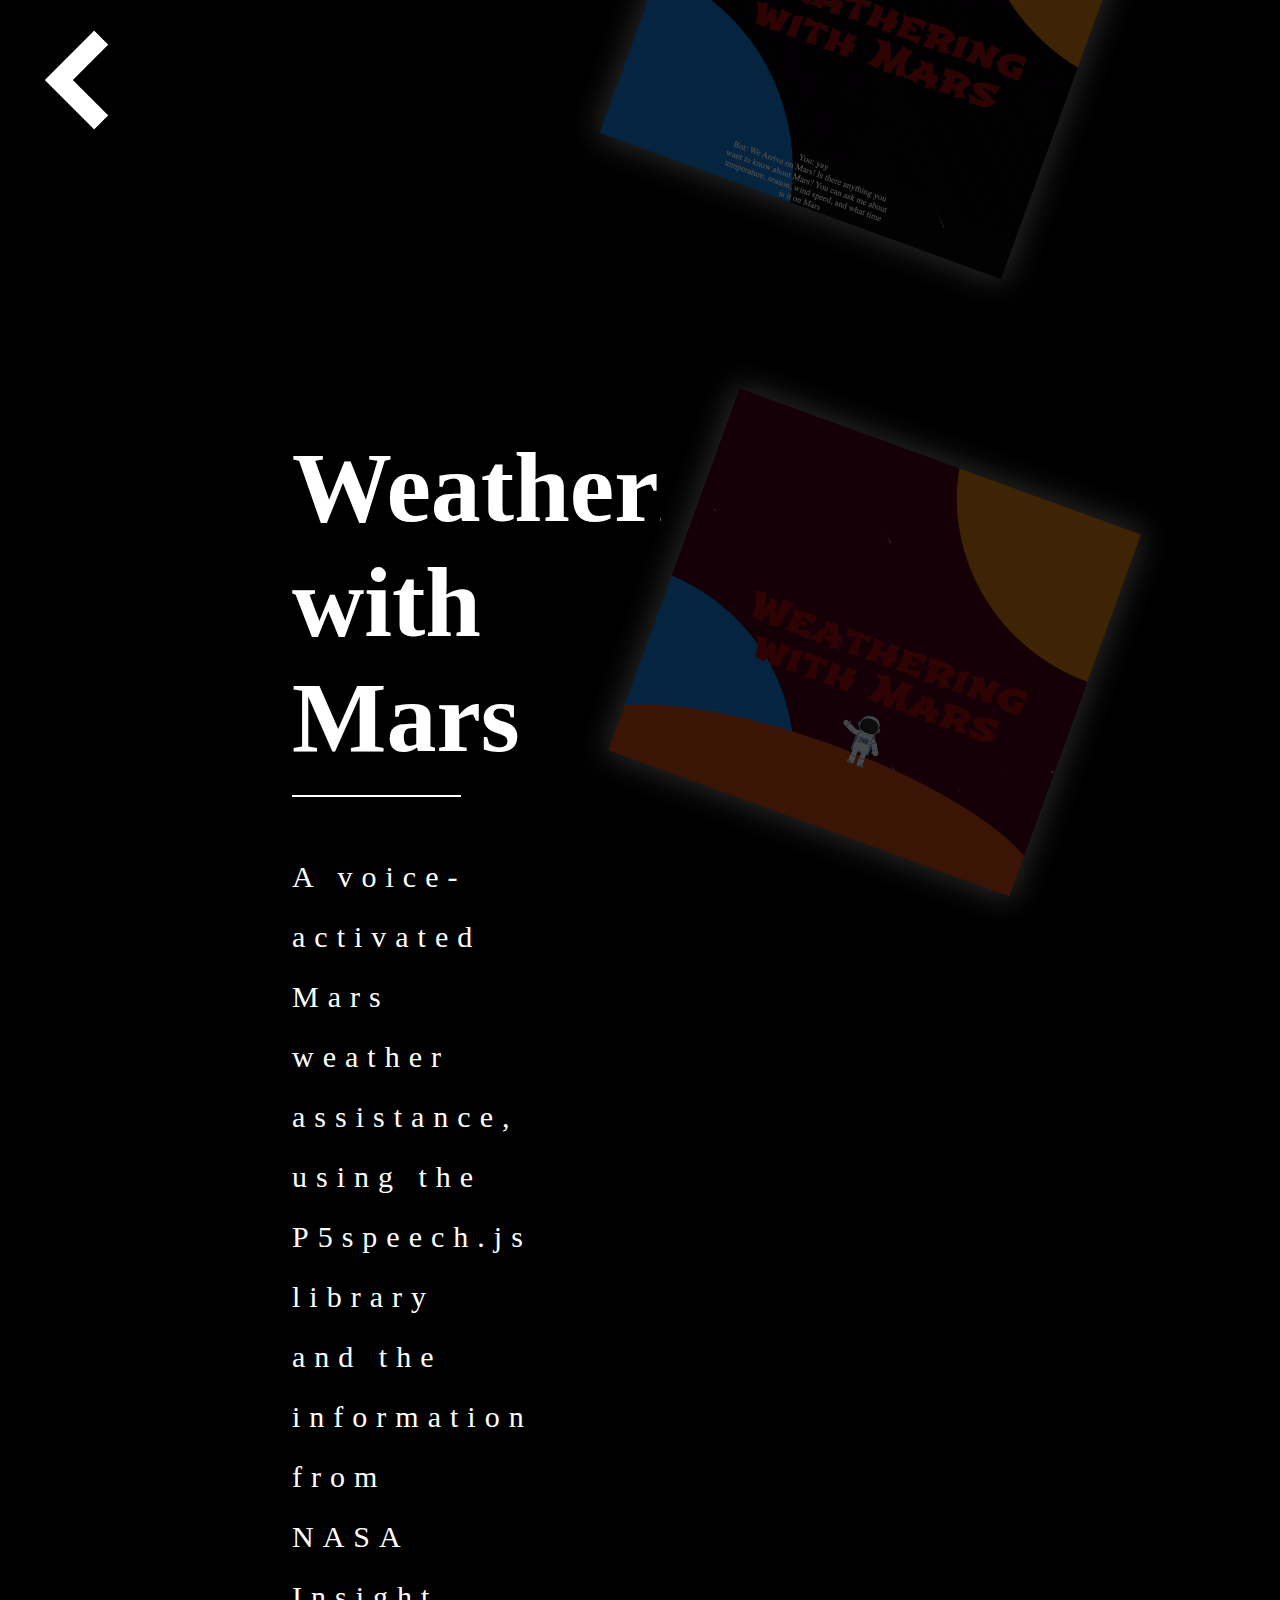
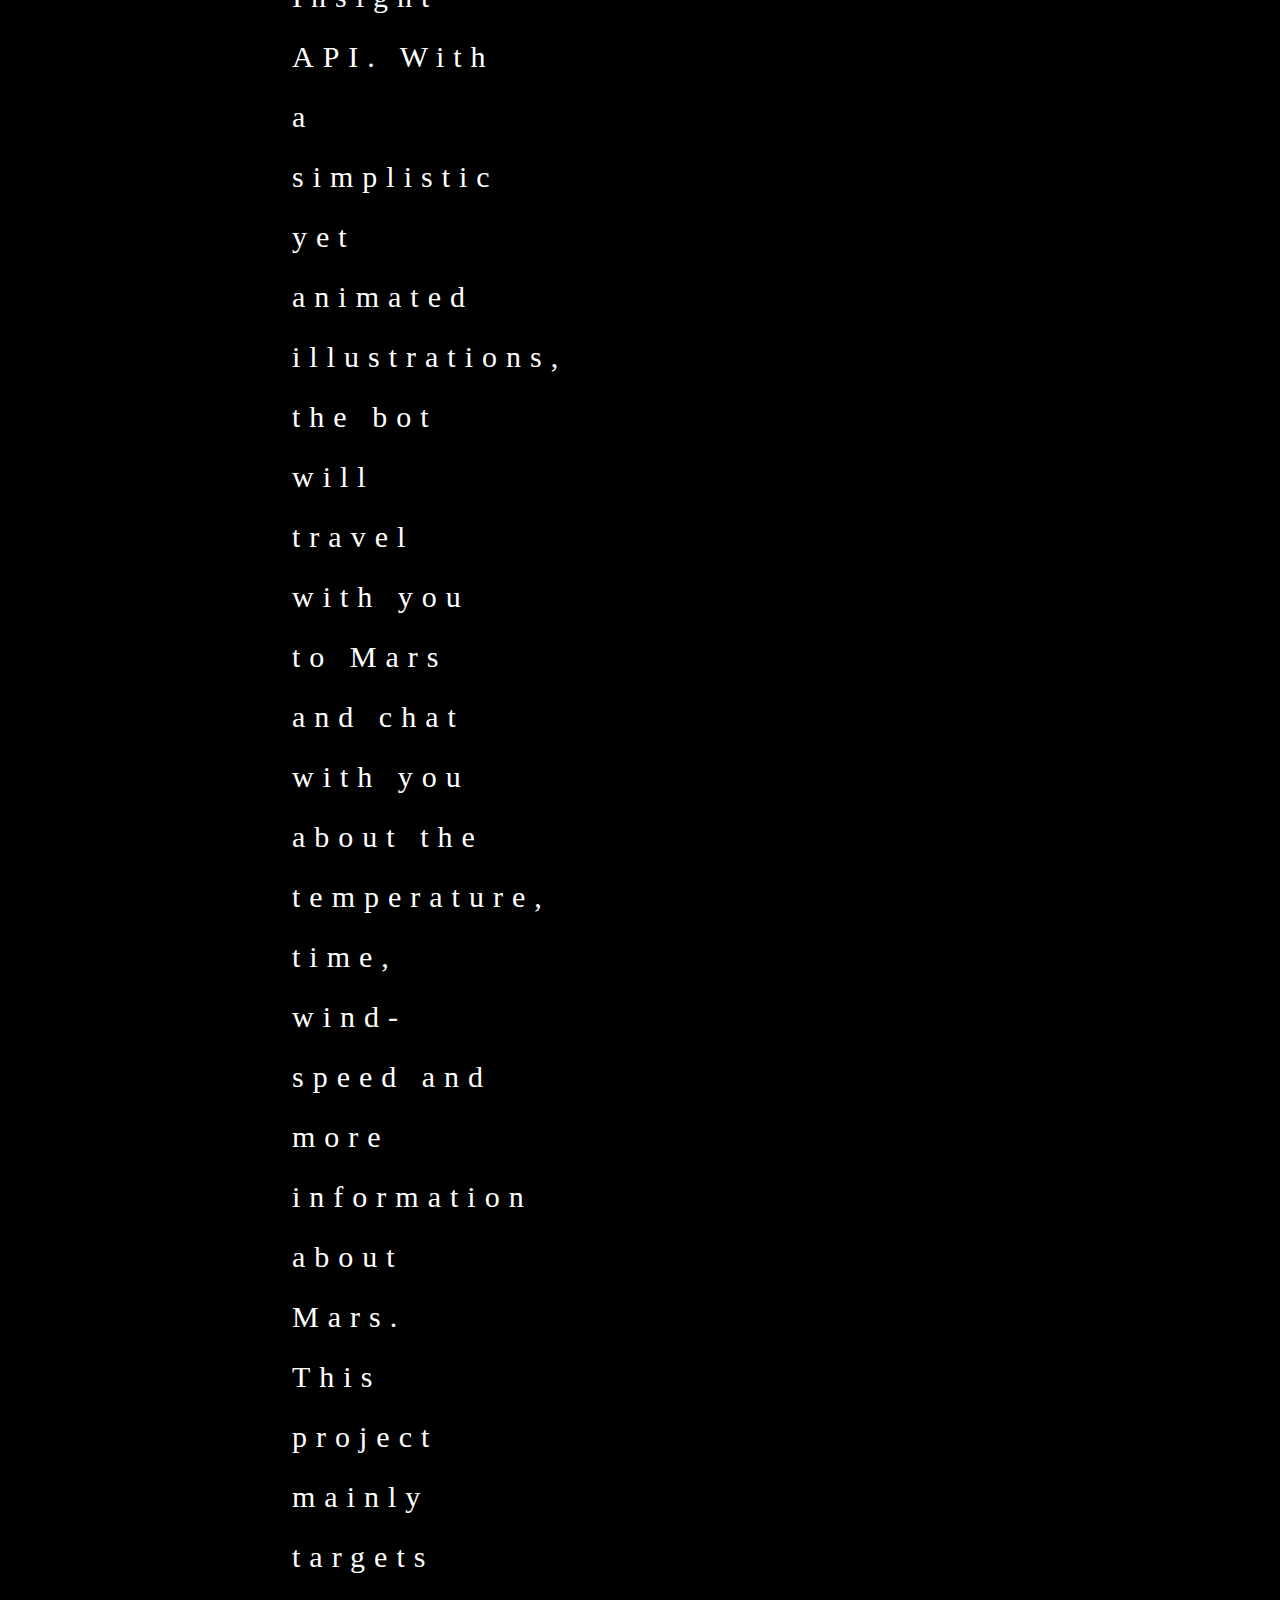
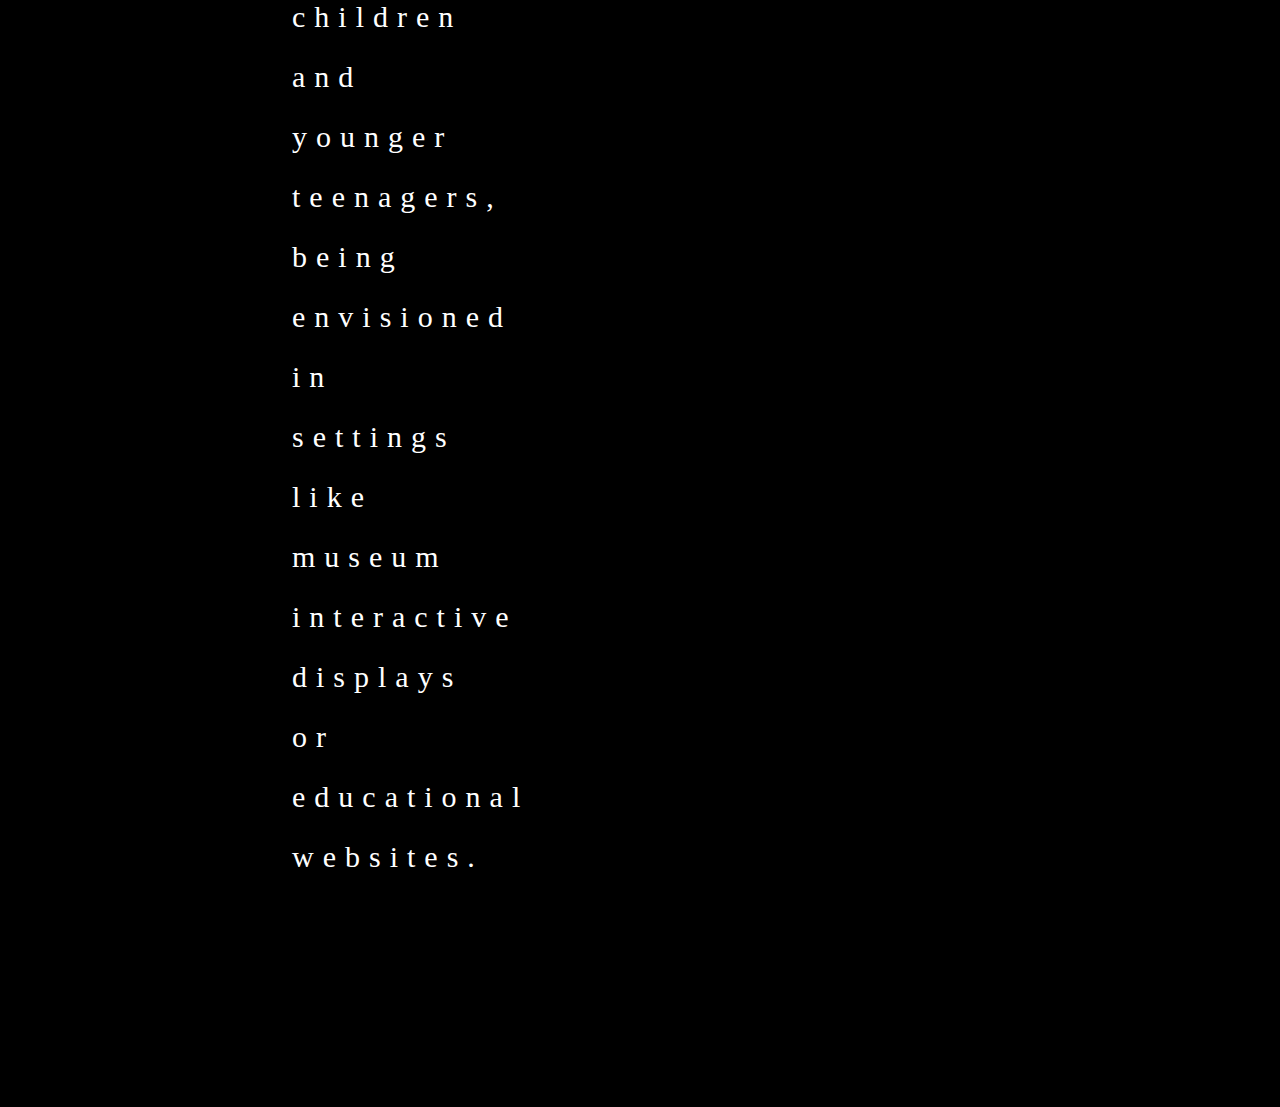
==== index.html @ 62352145 "first submit" ====
<!DOCTYPE html>
<html lang="en">
<head>
    <meta charset="UTF-8">
    <link rel="stylesheet" href="style.css">
    <script src="script.js" defer></script>
    <meta name="viewport" content="width=device-width, initial-scale=1.0">
    <title>Document</title>
</head>
<body>
    <button><img id ="button" src= "arrow.png"></button>
    <main>
    <section id="left">
    <h1 id="title1">Weathering with Mars</h1>
    <p>A voice-activated Mars weather assistance, using the P5speech.js library and the information from NASA Insight API. With a simplistic yet animated illustrations, the bot will travel with you to Mars and chat with you about the temperature, time, wind-speed and more information about Mars. This project mainly targets children and younger teenagers, being envisioned in settings like museum interactive displays or educational websites.</p>
</section>
    <section id="right">
    <img src="withMars/marsIntro.png">
    <img src="withMars/marsOpenning.png">
    <img src="withMars/marsInProgress.png">
</section>
</main>
</body>
</html>
---- style.css ----
*{
    padding:0;
    margin:0;
    background-color: black;
}
main{
    display:flex;
    max-width:70%;
    margin:200px auto;
}

h1{
    border-bottom: 2px solid white;
    font-size:100px;
    text-align: left;
    margin: 50px;
    padding-bottom: 20px;
    color:white;
    
}

#left{
    flex:1;
    max-width:30%;
    margin:20px 50px;
}
#right{
    flex:1;
    margin-top: 10%;
    margin-left:100px;
}
p{
    font-size:30px;
    line-height: 2em;
    margin-left:50px;
    color:white;
    letter-spacing: 0.3em;
}
#right img{
    transform: skewY(20deg);
    transform: rotate(20deg);
    width:100%;
    height:auto;
    margin-bottom:-1050px;
    display:block;
    opacity:0.3;
    box-shadow: 0px 0px 30px 5px rgba(255,255,255,0.5);
    z-index:-1;
}
#right img:hover{
    box-shadow: 0px 0px 30px 5px rgb(255, 255, 255);
    opacity:0.5;
    transition:0.3s;
    margin-left:20px;
    margin-top:-20px;
}
#right img:active{
    opacity:1;
    transition: 0.8s;
    z-index:1;
    transform: skewY(0deg);
    transform: rotate(0deg);
    margin-bottom:500px;
}
button{
    margin:20px;
    width:120px;
    height:120px;
    border: none;

}
#button{
    object-fit: cover;
    width:100%;
    height:100%;
}
button:hover{
    filter:invert(100%);
    transition: 0.1s;
}
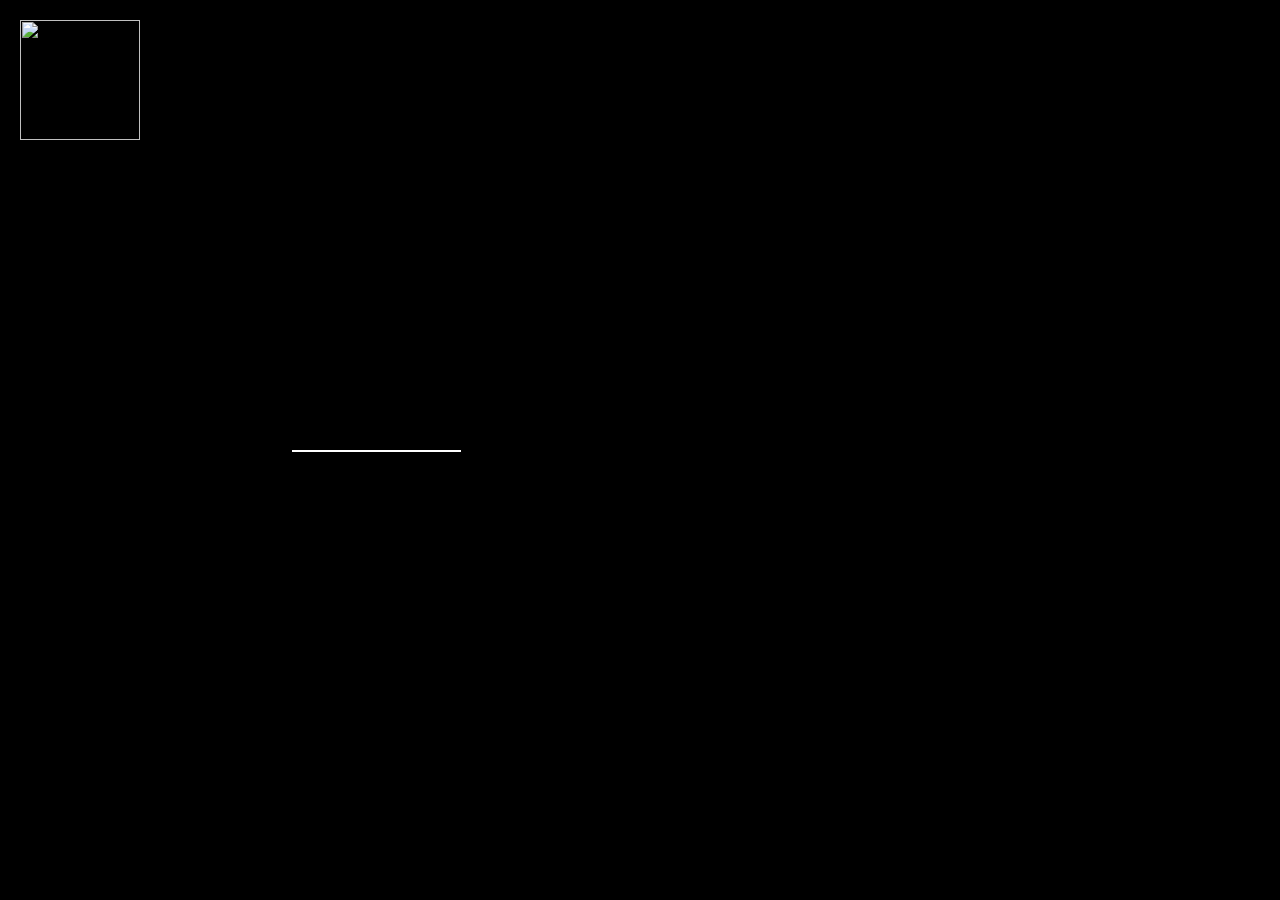
==== commit 91a0ec97: "a new commit" ====
--- a/index.html
+++ b/index.html
@@ -3,7 +3,8 @@
 <head>
     <meta charset="UTF-8">
     <link rel="stylesheet" href="style.css">
-    <script src="script.js" defer></script>
+    <script src = "airtable.browser.js" defer></script>
+    <script src="airScript.js" defer></script>
     <meta name="viewport" content="width=device-width, initial-scale=1.0">
     <title>Document</title>
 </head>
@@ -11,14 +12,12 @@
     <button><img id ="button" src= "arrow.png"></button>
     <main>
     <section id="left">
-    <h1 id="title1">Weathering with Mars</h1>
-    <p>A voice-activated Mars weather assistance, using the P5speech.js library and the information from NASA Insight API. With a simplistic yet animated illustrations, the bot will travel with you to Mars and chat with you about the temperature, time, wind-speed and more information about Mars. This project mainly targets children and younger teenagers, being envisioned in settings like museum interactive displays or educational websites.</p>
+    <h1 id="title1"></h1>
+    <p id="time"></p>
+    <p id="summary"> </p>
+    <p id="description"></p>
 </section>
-    <section id="right">
-    <img src="withMars/marsIntro.png">
-    <img src="withMars/marsOpenning.png">
-    <img src="withMars/marsInProgress.png">
-</section>
+    <section id="right"></section>
 </main>
 </body>
 </html>--- a/style.css
+++ b/style.css
@@ -2,6 +2,7 @@
     padding:0;
     margin:0;
     background-color: black;
+    
 }
 main{
     display:flex;
@@ -14,6 +15,7 @@
     font-size:100px;
     text-align: left;
     margin: 50px;
+    margin-bottom: 25px;
     padding-bottom: 20px;
     color:white;
     
@@ -27,21 +29,29 @@
 #right{
     flex:1;
     margin-top: 10%;
-    margin-left:100px;
+    margin-left:250px;
 }
 p{
-    font-size:30px;
+    font-size:32px;
     line-height: 2em;
     margin-left:50px;
     color:white;
-    letter-spacing: 0.3em;
+    letter-spacing: 0.17em;
+    margin-bottom: 40px;
 }
+#time{
+    font-size:40px;
+    color:rgb(168, 168, 168);
+    line-height: 1.5em;
+    margin-bottom: 30px;
+}
+
 #right img{
     transform: skewY(20deg);
     transform: rotate(20deg);
     width:100%;
     height:auto;
-    margin-bottom:-1050px;
+    margin-bottom:-800px;
     display:block;
     opacity:0.3;
     box-shadow: 0px 0px 30px 5px rgba(255,255,255,0.5);
